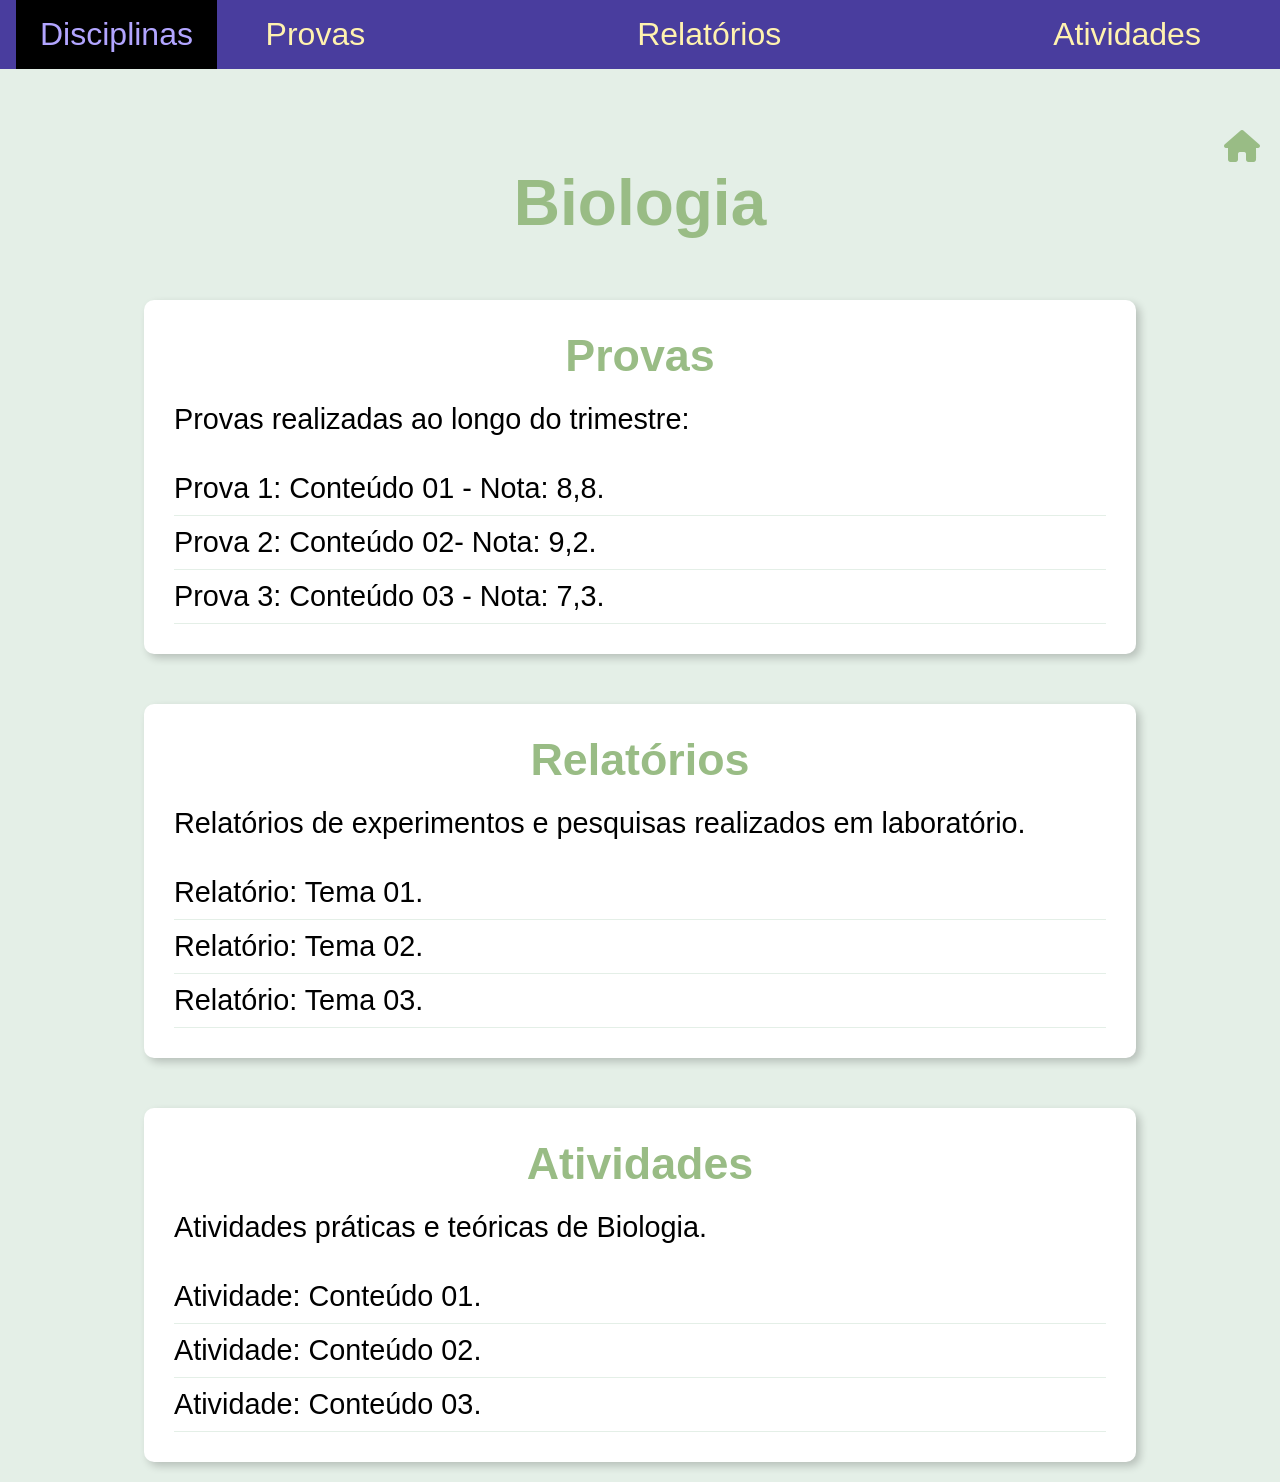
==== biologia.html @ bf74d313 "s" ====
<!DOCTYPE html>
<html lang="pt-br">

<head>
    <meta charset="UTF-8">
    <meta http-equiv="X-UA-Compatible" content="IE=edge">
    <meta name="viewport" content="width=device-width, initial-scale=1.0">
    <title>Portfólio de Biologia</title>
    <link rel="stylesheet" href="biologia.css">
    <link rel="stylesheet" href="https://cdnjs.cloudflare.com/ajax/libs/font-awesome/6.7.2/css/all.min.css"
        integrity="sha512-Evv84Mr4kqVGRNSgIGL/F/aIDqQb7xQ2vcrdIwxfjThSH8CSR7PBEakCr51Ck+w+/U6swU2Im1vVX0SVk9ABhg=="
        crossorigin="anonymous" referrerpolicy="no-referrer" />
    <link href="https://fonts.googleapis.com/icon?family=Material+Icons" rel="stylesheet">

</head>

<body>
    <header>

        <div class="menu-disciplina">
            <input type="checkbox" id="menu-toggle">
            <label for="menu-toggle" class="botao-disciplinas">Disciplinas</label>
            <div class="lista-vertical">
                <a href="#">Matemática</a>
                <a href="#">Física</a>
                <a href="#">Química</a>
            </div>
        </div>


        <div class="links-principais">
            <ul class="lista-horizontal">
                <li><a href="#provas">Provas</a></li>
                <li><a href="#relatorios">Relatórios</a></li>
                <li><a href="#atividades">Atividades</a></li>
            </ul>
        </div>
    </header>
    <main>
        <div class="home">
            <a href="./index.html"><i class="fa-solid fa-house"></i></a>
        </div>
        <h1>Biologia</h1>
        <section class="biologia-container">
            <div id="provas" class="conteudo">
                <h2>Provas</h2>
                <p>Provas realizadas ao longo do trimestre:</p>
                <ul>
                    <li>Prova 1: Conteúdo 01 - Nota: 8,8.<span class="block"> <br>Lorem ipsum dolor sit amet, consectetur adipiscing
                            elit, sed do eiusmod tempor incididunt ut labore et dolore magna aliqua. Ut enim ad minim
                            veniam, quis nostrud exercitation ullamco laboris nisi ut aliquip ex ea commodo consequat.
                            Duis aute irure dolor in reprehenderit in voluptate velit esse cillum dolore eu fugiat nulla
                            pariatur. Excepteur sint occaecat cupidatat non proident, sunt in culpa qui officia deserunt
                            mollit anim id est laborum.</span>
                    </li>
                    <li>Prova 2: Conteúdo 02- Nota: 9,2.</li>
                    <li>Prova 3: Conteúdo 03 - Nota: 7,3.</li>
                </ul>
            </div>
            <div id="relatorios" class="conteudo">
                <h2>Relatórios</h2>
                <p>Relatórios de experimentos e pesquisas realizados em laboratório.</p>
                <ul>
                    <li>Relatório: Tema 01. <span class="opacidade"> <br>Lorem ipsum dolor sit amet, consectetur adipiscing
                        elit, sed do eiusmod tempor incididunt ut labore et dolore magna aliqua. Ut enim ad minim
                        veniam, quis nostrud exercitation ullamco laboris nisi ut aliquip ex ea commodo consequat.
                        Duis aute irure dolor in reprehenderit in voluptate velit esse cillum dolore eu fugiat nulla
                        pariatur. Excepteur sint occaecat cupidatat non proident, sunt in culpa qui officia deserunt
                        mollit anim id est laborum.</span></li>
                    <li>Relatório: Tema 02.</li>
                    <li>Relatório: Tema 03.</li>
                </ul>
            </div>
            <div id="atividades" class="conteudo">
                <h2>Atividades</h2>
                <p>Atividades práticas e teóricas de Biologia.</p>
                <ul>
                    <li>Atividade: Conteúdo 01.</li>
                    <li>Atividade: Conteúdo 02.</li>
                    <li>Atividade: Conteúdo 03.</li>
                </ul>
            </div>
        </section>
    </main>
    <footer></footer>
</body>

</html>
---- biologia.css ----
* {
    margin: 0;
    padding: 0;
    box-sizing: border-box;
}

:root {
    --preto: #000000;
    --marinho: #493D9E;
    --amarelo-claro: #FFF2AF;
    --roxo-claro: #B2A5FF;
    --verde: #99BC85;
    --azul-claro: #E4EFE7;
    --branco: #FFFFFF;
    --marron-claro: #FAF1E6;
}

body {
    height: 100vh;
    box-sizing: border-box;
    background-color: var(--azul-claro);
    color: var(--amarelo-claro);
    font-size: 16px;
    font-family: Arial, Helvetica, sans-serif;
}

header {
    display: flex;
    width: 100%;
    background-color: var(--marinho);
    padding: 1rem;
    position: relative;
    justify-content: center;
}


.menu-disciplina {
    width: 20%;
    display: inline-block;
}

.botao-disciplinas {
    cursor: pointer;
    font-size: 2rem;
    background: none;
    background-color: var(--preto);
    border: none;
    padding: 1.05rem 1.5rem;
    color: var(--roxo-claro);
}

#menu-toggle {
    display: none;
}

.lista-vertical {
    display: none;
    position: absolute;
    background-color: var(--roxo-claro);
    box-shadow: 0 2px 5px var(--marinho);
    min-width: 190px;
    z-index: 1;
    left: 1rem;
    top: 100%;
}

.lista-vertical a {
    color: var(--preto);
    padding: 0.75rem 1rem;
    text-decoration: none;
    font-size: 2rem;
    display: block;
    text-align: center;
}

.lista-vertical a:hover {
    background-color: var(--amarelo-claro);
}

#menu-toggle:checked~.lista-vertical {
    display: block;
}

#menu-toggle:checked+.botao-disciplinas {
    background-color: var(--amarelo-claro);
}

.links-principais {
    width: 80%;
    display: flex;
    justify-content: space-between;
    align-items: center;
}


.lista-horizontal {
    list-style: none;
    display: flex;
    font-size: 2rem;
    gap: 17rem;
}


.lista-horizontal a {
    text-decoration: none;
    color: var(--amarelo-claro);
}

.lista-horizontal a:hover {
    color: var(--preto);
}

main {
    margin: 40px auto;
    padding: 20px;
}

h1 {
    text-align: center;
    color: var(--verde);
    margin-bottom: 60px;
    font-size: 4rem;
}

.biologia-container {
    display: flex;
    flex-direction: column;
    justify-content: space-between;
    align-items: center;
    gap: 50px;
    flex-wrap: wrap;
}

.conteudo {
    background-color: var(--branco);
    border-radius: 10px;
    padding: 30px;
    width: 80%;
    min-width: 280px;
    box-shadow: 4px 4px 8px rgba(0, 0, 0, 0.2);
    transition: transform 0.3s ease, box-shadow 0.3s ease;
}

.conteudo:hover {
    transform: translateY(-10px) scale(1.05);
    box-shadow: 0 0 0 25px rgba(0, 0, 0, 0.2);
}

.conteudo h2 {
    display: flex;
    justify-content: center;
    color: var(--verde);
    margin-bottom: 15px;
    font-size: 2.8rem;
}

.conteudo p {
    line-height: 1.6;
    color: var(--preto);
    margin-bottom: 20px;
    font-size: 1.8rem;
}

.conteudo ul {
    list-style-type: none;
    font-size: 1.8rem;
}

.conteudo ul li {
    padding: 10px 0;
    border-bottom: 1px solid var(--azul-claro);
    transition: transform 0.5s ease;
    color: var(--preto);
}

.conteudo ul li:hover {
    transform: translateX(10px);
    color: var(--verde);
}

.home {
    display: flex;
    justify-content: flex-end;
}

.home a {
    font-size: 2rem;
    color: var(--verde);
}

.conteudo ul li .block {
    display: none;
}

.conteudo ul li:hover .block {
    display: block;
    text-align: justify;
    color: var(--marinho);
    margin-bottom: 5px;
}

.opacidade {
    display: block;
    opacity: 0;
    max-height: 0;
    overflow: hidden;
    transition: opacity 1.5s ease, max-height 1.5s ease;
    color: var(--marinho);
    text-align: justify;
    margin: 0;
    padding: 0;
}

.conteudo ul li:hover .opacidade {
    opacity: 1;
    max-height: 320px;
    text-align: justify;
    color: var(--marinho);
    margin-bottom: 5px;
}
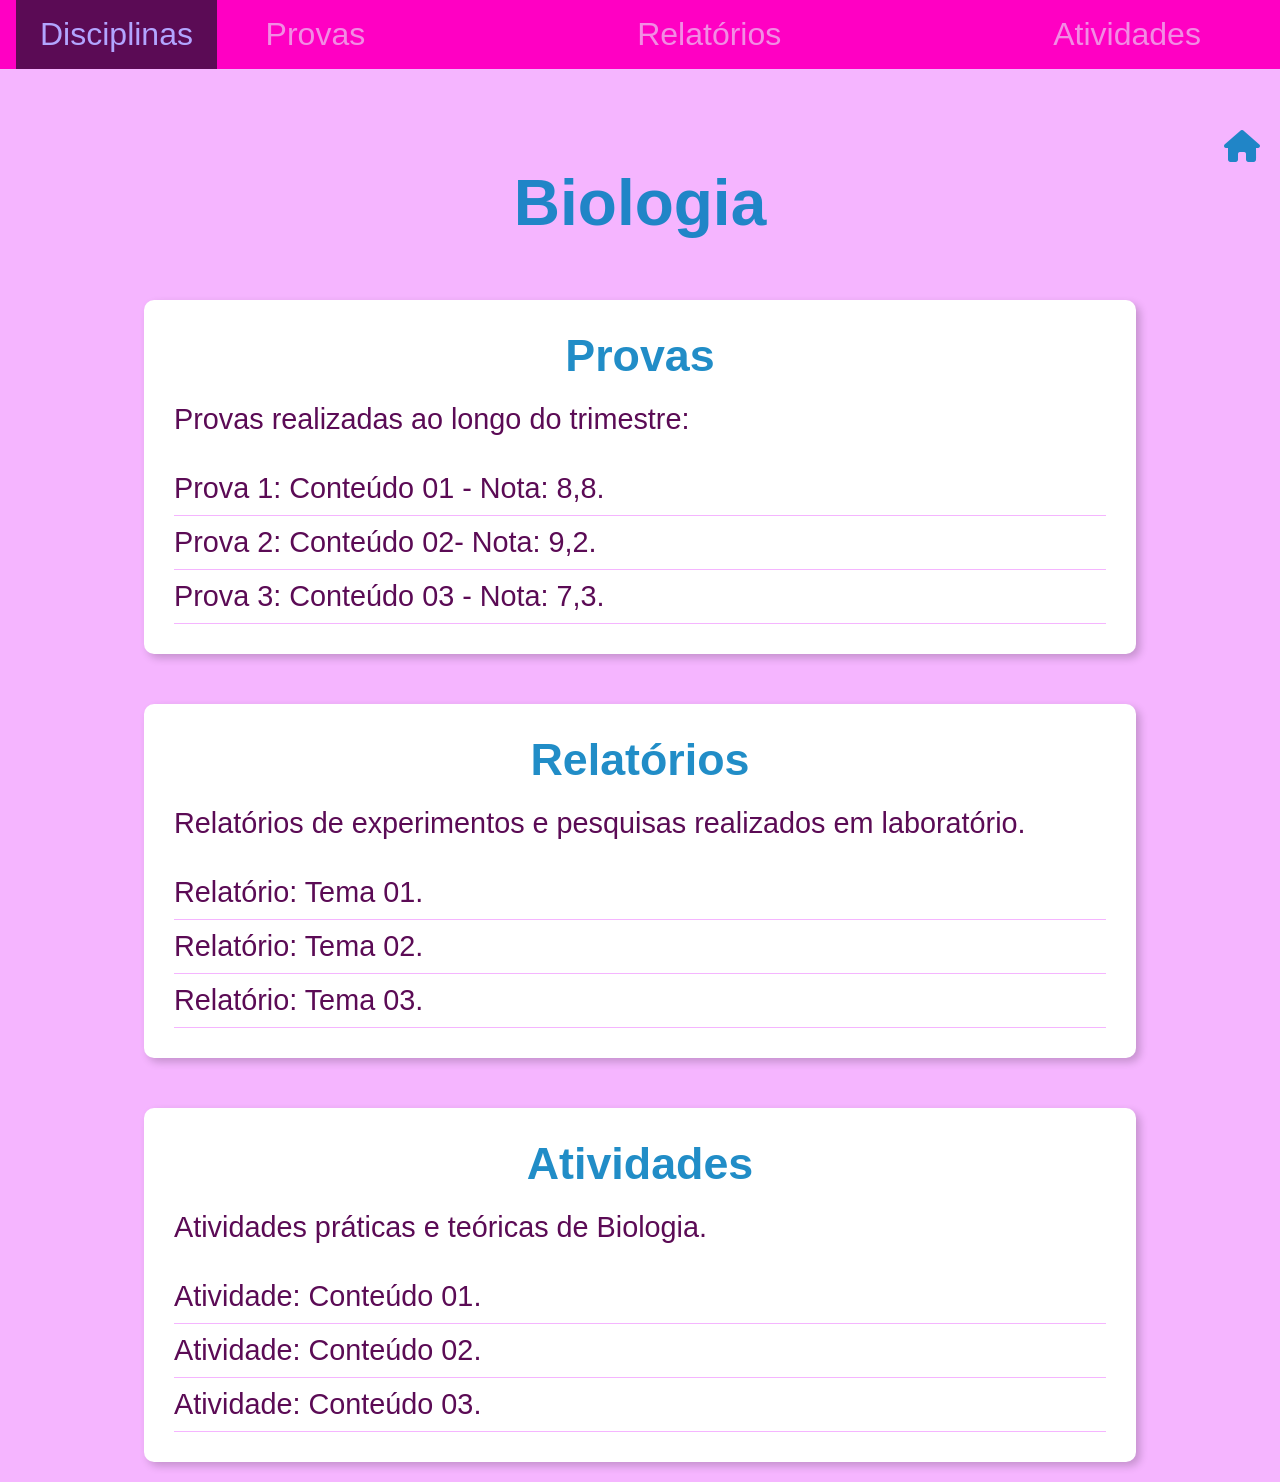
==== commit 74b2f3ce: "m" ====
--- a/biologia.html
+++ b/biologia.html
@@ -46,12 +46,7 @@
                 <h2>Provas</h2>
                 <p>Provas realizadas ao longo do trimestre:</p>
                 <ul>
-                    <li>Prova 1: Conteúdo 01 - Nota: 8,8.<span class="block"> <br>Lorem ipsum dolor sit amet, consectetur adipiscing
-                            elit, sed do eiusmod tempor incididunt ut labore et dolore magna aliqua. Ut enim ad minim
-                            veniam, quis nostrud exercitation ullamco laboris nisi ut aliquip ex ea commodo consequat.
-                            Duis aute irure dolor in reprehenderit in voluptate velit esse cillum dolore eu fugiat nulla
-                            pariatur. Excepteur sint occaecat cupidatat non proident, sunt in culpa qui officia deserunt
-                            mollit anim id est laborum.</span>
+                    <li>Prova 1: Conteúdo 01 - Nota: 8,8.
                     </li>
                     <li>Prova 2: Conteúdo 02- Nota: 9,2.</li>
                     <li>Prova 3: Conteúdo 03 - Nota: 7,3.</li>
@@ -61,12 +56,7 @@
                 <h2>Relatórios</h2>
                 <p>Relatórios de experimentos e pesquisas realizados em laboratório.</p>
                 <ul>
-                    <li>Relatório: Tema 01. <span class="opacidade"> <br>Lorem ipsum dolor sit amet, consectetur adipiscing
-                        elit, sed do eiusmod tempor incididunt ut labore et dolore magna aliqua. Ut enim ad minim
-                        veniam, quis nostrud exercitation ullamco laboris nisi ut aliquip ex ea commodo consequat.
-                        Duis aute irure dolor in reprehenderit in voluptate velit esse cillum dolore eu fugiat nulla
-                        pariatur. Excepteur sint occaecat cupidatat non proident, sunt in culpa qui officia deserunt
-                        mollit anim id est laborum.</span></li>
+                    <li>Relatório: Tema 01.</li>
                     <li>Relatório: Tema 02.</li>
                     <li>Relatório: Tema 03.</li>
                 </ul>
--- a/biologia.css
+++ b/biologia.css
@@ -5,12 +5,12 @@
 }
 
 :root {
-    --preto: #000000;
-    --marinho: #493D9E;
-    --amarelo-claro: #FFF2AF;
+    --preto: #5b0b55;
+    --marinho: #ff00c3;
+    --amarelo-claro: #f28ce4;
     --roxo-claro: #B2A5FF;
-    --verde: #99BC85;
-    --azul-claro: #E4EFE7;
+    --verde: #077fc0e4;
+    --azul-claro: #f5b5ff;
     --branco: #FFFFFF;
     --marron-claro: #FAF1E6;
 }
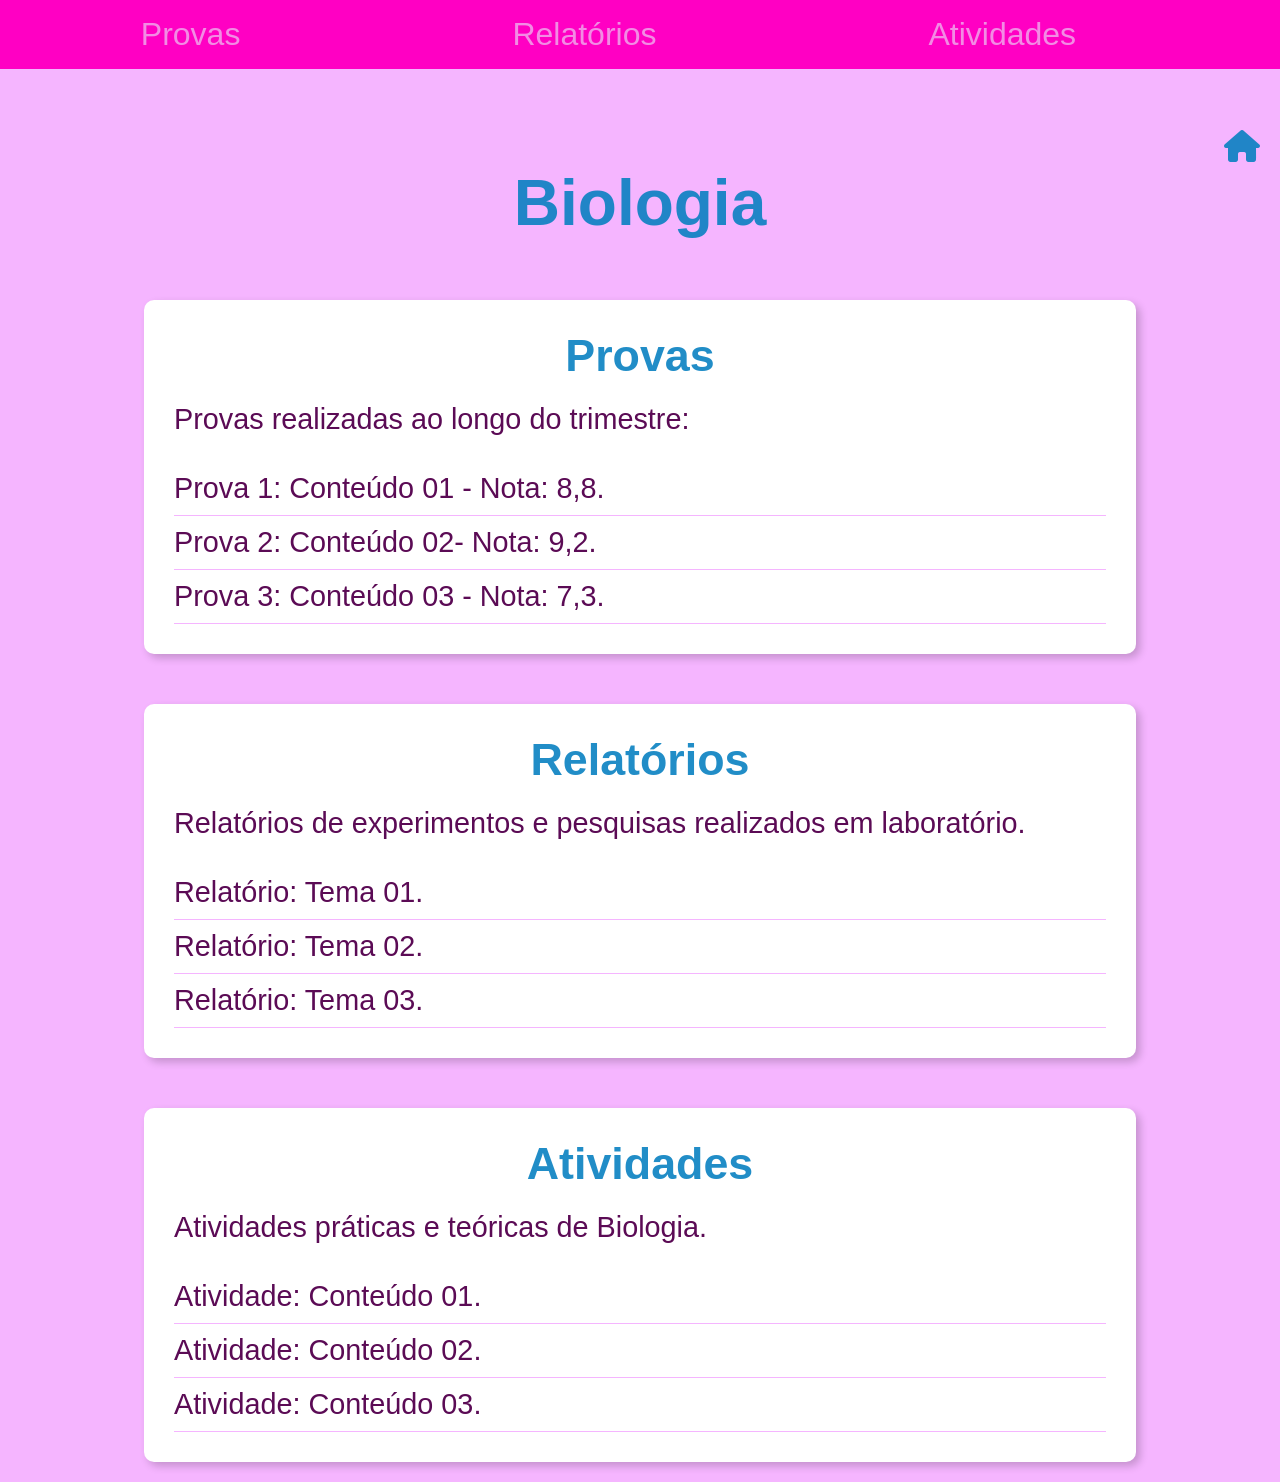
==== commit aa5b0d29: "k" ====
--- a/biologia.html
+++ b/biologia.html
@@ -17,16 +17,7 @@
 <body>
     <header>
 
-        <div class="menu-disciplina">
-            <input type="checkbox" id="menu-toggle">
-            <label for="menu-toggle" class="botao-disciplinas">Disciplinas</label>
-            <div class="lista-vertical">
-                <a href="#">Matemática</a>
-                <a href="#">Física</a>
-                <a href="#">Química</a>
-            </div>
-        </div>
-
+    
 
         <div class="links-principais">
             <ul class="lista-horizontal">
